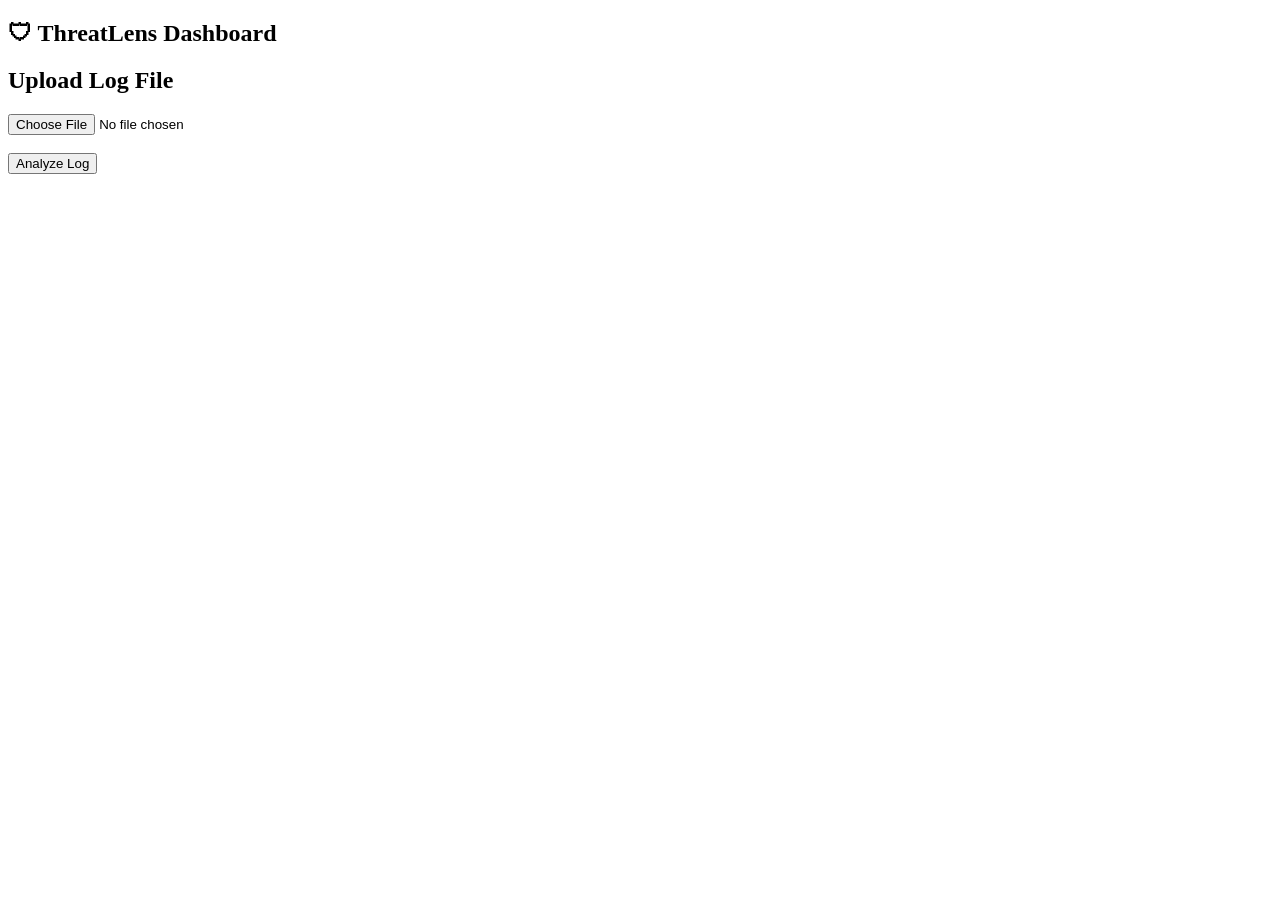
==== templates/dashboard.html @ db0a0253 "Completed ThreatLens Cybersecurity Project" ====
<!DOCTYPE html>
<html>
<head>

<title>ThreatLens Dashboard</title>

<link rel="stylesheet" href="{{ url_for('static', filename='style.css') }}">

</head>

<body>

<div class="navbar">

<h2>🛡 ThreatLens Dashboard</h2>

</div>

<div class="dashboard">

<div class="card">

<h2>Upload Log File</h2>

<form action="/analyze"
method="POST"
enctype="multipart/form-data">

<input type="file"
name="logfile"
required>

<br><br>

<button>
Analyze Log
</button>

</form>

</div>

</div>

</body>
</html>
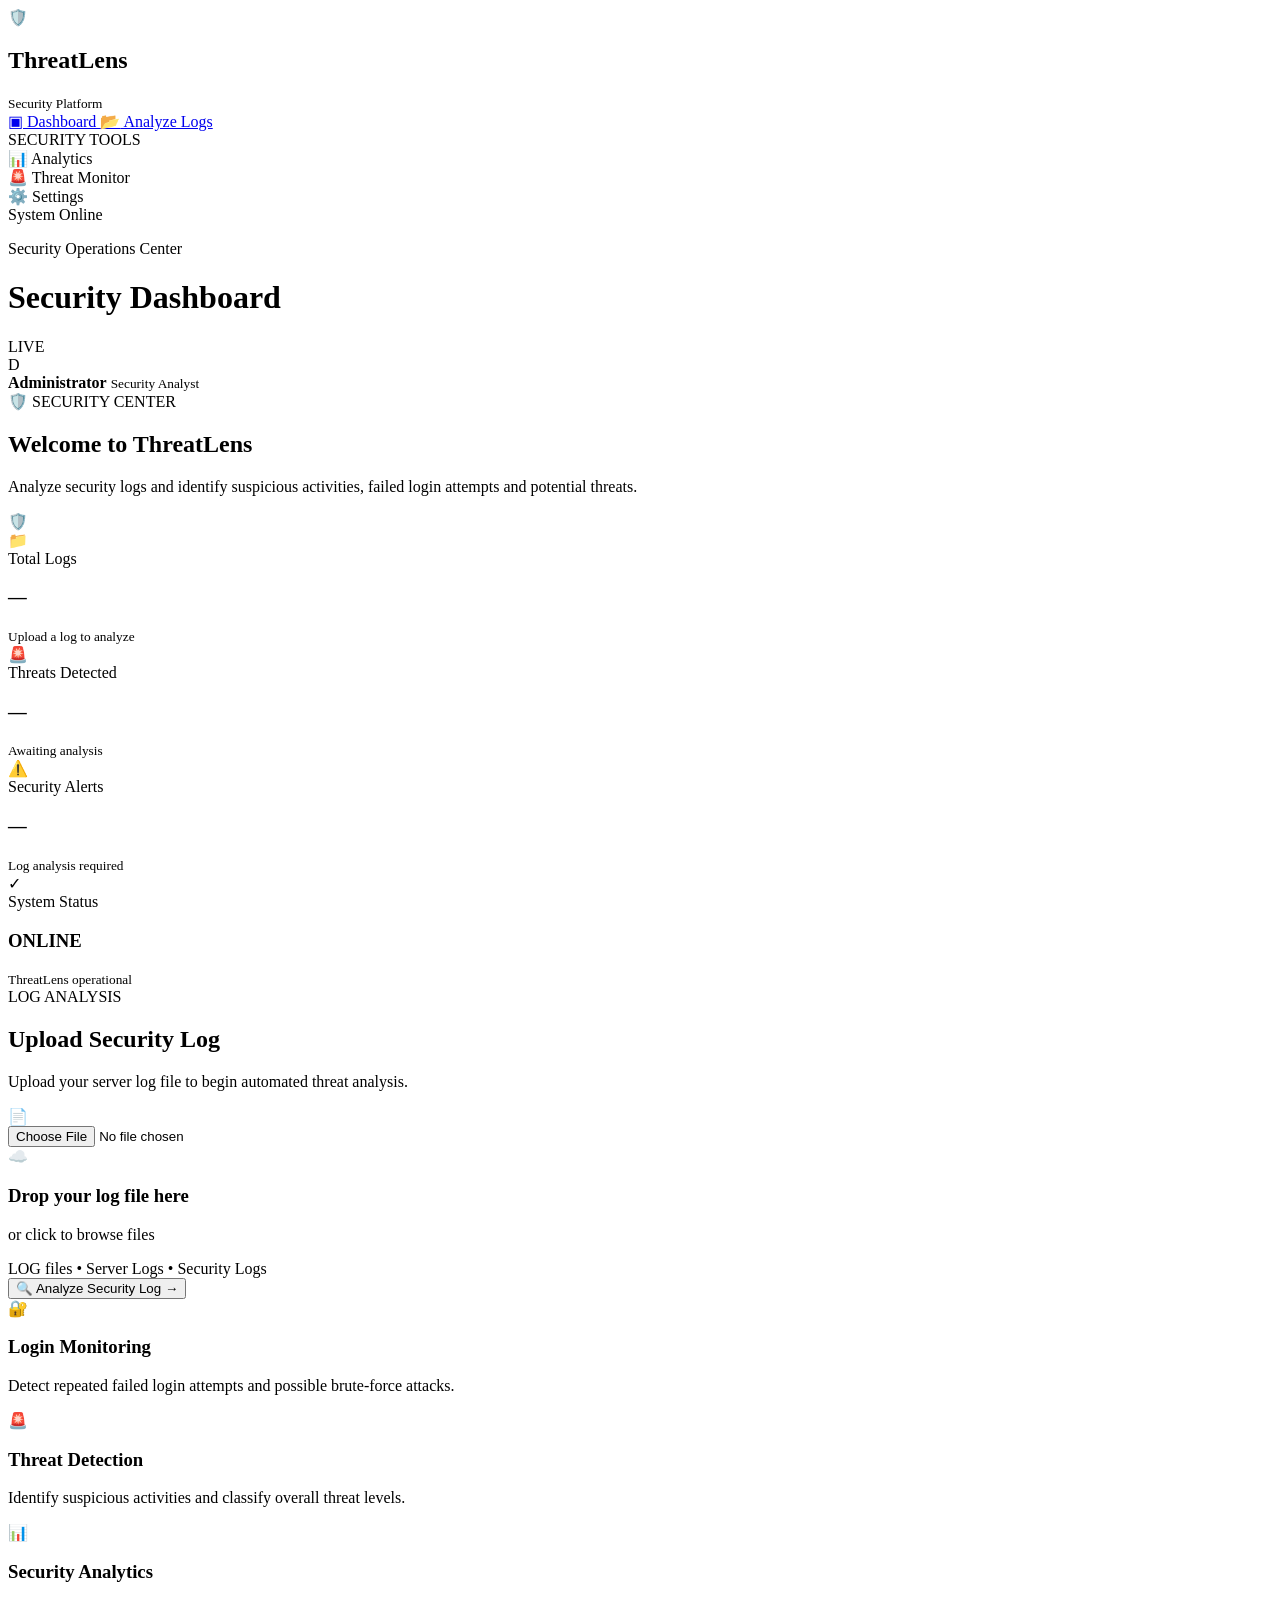
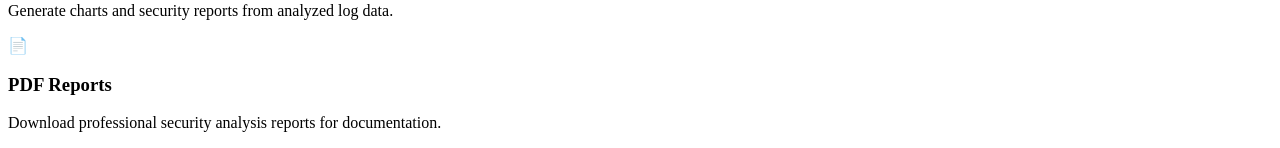
==== commit 119989fa: "Upgrade ThreatLens UI to SOC dashboard" ====
--- a/templates/dashboard.html
+++ b/templates/dashboard.html
@@ -1,46 +1,496 @@
 <!DOCTYPE html>
-<html>
+<html lang="en">
+
 <head>
 
-<title>ThreatLens Dashboard</title>
-
-<link rel="stylesheet" href="{{ url_for('static', filename='style.css') }}">
+    <meta charset="UTF-8">
+
+    <meta name="viewport"
+          content="width=device-width, initial-scale=1.0">
+
+    <title>ThreatLens | Dashboard</title>
+
+    <link rel="stylesheet"
+          href="{{ url_for('static', filename='style.css') }}">
+
+    <link href="https://fonts.googleapis.com/css2?family=Inter:wght@400;500;600;700;800&display=swap"
+          rel="stylesheet">
 
 </head>
 
-<body>
-
-<div class="navbar">
-
-<h2>🛡 ThreatLens Dashboard</h2>
-
-</div>
-
-<div class="dashboard">
-
-<div class="card">
-
-<h2>Upload Log File</h2>
-
-<form action="/analyze"
-method="POST"
-enctype="multipart/form-data">
-
-<input type="file"
-name="logfile"
-required>
-
-<br><br>
-
-<button>
-Analyze Log
-</button>
-
-</form>
-
-</div>
-
-</div>
+
+<body class="dashboard-page">
+
+
+<!-- SIDEBAR -->
+
+<aside class="sidebar">
+
+    <div class="sidebar-logo">
+
+        <div class="logo-icon">
+            🛡️
+        </div>
+
+        <div>
+            <h2>Threat<span>Lens</span></h2>
+
+            <small>Security Platform</small>
+        </div>
+
+    </div>
+
+
+    <nav class="sidebar-nav">
+
+        <a href="/dashboard" class="nav-item active">
+
+            <span>▣</span>
+
+            Dashboard
+
+        </a>
+
+
+        <a href="/home" class="nav-item">
+
+            <span>📂</span>
+
+            Analyze Logs
+
+        </a>
+
+
+        <div class="nav-section">
+
+            SECURITY TOOLS
+
+        </div>
+
+
+        <div class="nav-item disabled">
+
+            <span>📊</span>
+
+            Analytics
+
+        </div>
+
+
+        <div class="nav-item disabled">
+
+            <span>🚨</span>
+
+            Threat Monitor
+
+        </div>
+
+
+        <div class="nav-item disabled">
+
+            <span>⚙️</span>
+
+            Settings
+
+        </div>
+
+    </nav>
+
+
+    <div class="sidebar-bottom">
+
+        <div class="system-status">
+
+            <span class="status-dot"></span>
+
+            System Online
+
+        </div>
+
+    </div>
+
+</aside>
+
+
+
+<!-- MAIN CONTENT -->
+
+<main class="main-content">
+
+
+    <!-- TOP BAR -->
+
+    <header class="topbar">
+
+        <div>
+
+            <p class="breadcrumb">
+                Security Operations Center
+            </p>
+
+            <h1>
+                Security Dashboard
+            </h1>
+
+        </div>
+
+
+        <div class="topbar-right">
+
+            <div class="live-status">
+
+                <span class="status-dot"></span>
+
+                LIVE
+
+            </div>
+
+
+            <div class="user-profile">
+
+                <div class="avatar">
+                    D
+                </div>
+
+                <div>
+
+                    <strong>Administrator</strong>
+
+                    <small>Security Analyst</small>
+
+                </div>
+
+            </div>
+
+        </div>
+
+    </header>
+
+
+
+    <!-- WELCOME -->
+
+    <section class="welcome-banner">
+
+        <div>
+
+            <span class="badge">
+                🛡️ SECURITY CENTER
+            </span>
+
+            <h2>
+                Welcome to ThreatLens
+            </h2>
+
+            <p>
+                Analyze security logs and identify suspicious
+                activities, failed login attempts and potential threats.
+            </p>
+
+        </div>
+
+
+        <div class="welcome-icon">
+
+            🛡️
+
+        </div>
+
+    </section>
+
+
+
+    <!-- STAT CARDS -->
+
+    <section class="stats-grid">
+
+
+        <div class="stat-card">
+
+            <div class="stat-icon blue">
+                📁
+            </div>
+
+            <div>
+
+                <span>Total Logs</span>
+
+                <h3>—</h3>
+
+                <small>
+                    Upload a log to analyze
+                </small>
+
+            </div>
+
+        </div>
+
+
+
+        <div class="stat-card">
+
+            <div class="stat-icon red">
+                🚨
+            </div>
+
+            <div>
+
+                <span>Threats Detected</span>
+
+                <h3>—</h3>
+
+                <small>
+                    Awaiting analysis
+                </small>
+
+            </div>
+
+        </div>
+
+
+
+        <div class="stat-card">
+
+            <div class="stat-icon yellow">
+                ⚠️
+            </div>
+
+            <div>
+
+                <span>Security Alerts</span>
+
+                <h3>—</h3>
+
+                <small>
+                    Log analysis required
+                </small>
+
+            </div>
+
+        </div>
+
+
+
+        <div class="stat-card">
+
+            <div class="stat-icon green">
+                ✓
+            </div>
+
+            <div>
+
+                <span>System Status</span>
+
+                <h3>ONLINE</h3>
+
+                <small>
+                    ThreatLens operational
+                </small>
+
+            </div>
+
+        </div>
+
+    </section>
+
+
+
+    <!-- UPLOAD SECTION -->
+
+    <section class="upload-section">
+
+
+        <div class="upload-header">
+
+            <div>
+
+                <span class="section-label">
+                    LOG ANALYSIS
+                </span>
+
+                <h2>
+                    Upload Security Log
+                </h2>
+
+                <p>
+                    Upload your server log file to begin
+                    automated threat analysis.
+                </p>
+
+            </div>
+
+
+            <div class="upload-icon">
+                📄
+            </div>
+
+        </div>
+
+
+
+        <form action="/analyze"
+              method="POST"
+              enctype="multipart/form-data">
+
+
+            <label class="upload-area">
+
+                <input
+                    type="file"
+                    name="logfile"
+                    required
+                    onchange="showFileName(this)">
+
+                <div class="upload-content">
+
+                    <div class="upload-cloud">
+                        ☁️
+                    </div>
+
+                    <h3>
+                        Drop your log file here
+                    </h3>
+
+                    <p>
+                        or click to browse files
+                    </p>
+
+                    <span class="file-types">
+                        LOG files • Server Logs • Security Logs
+                    </span>
+
+                    <div id="file-name"
+                         class="selected-file">
+                    </div>
+
+                </div>
+
+            </label>
+
+
+
+            <button class="analyze-button"
+                    type="submit">
+
+                <span>🔍</span>
+
+                Analyze Security Log
+
+                <span>→</span>
+
+            </button>
+
+        </form>
+
+    </section>
+
+
+
+    <!-- FEATURES -->
+
+    <section class="features-grid">
+
+
+        <div class="feature-card">
+
+            <div class="feature-icon">
+                🔐
+            </div>
+
+            <h3>
+                Login Monitoring
+            </h3>
+
+            <p>
+                Detect repeated failed login attempts
+                and possible brute-force attacks.
+            </p>
+
+        </div>
+
+
+
+        <div class="feature-card">
+
+            <div class="feature-icon">
+                🚨
+            </div>
+
+            <h3>
+                Threat Detection
+            </h3>
+
+            <p>
+                Identify suspicious activities and
+                classify overall threat levels.
+            </p>
+
+        </div>
+
+
+
+        <div class="feature-card">
+
+            <div class="feature-icon">
+                📊
+            </div>
+
+            <h3>
+                Security Analytics
+            </h3>
+
+            <p>
+                Generate charts and security reports
+                from analyzed log data.
+            </p>
+
+        </div>
+
+
+
+        <div class="feature-card">
+
+            <div class="feature-icon">
+                📄
+            </div>
+
+            <h3>
+                PDF Reports
+            </h3>
+
+            <p>
+                Download professional security
+                analysis reports for documentation.
+            </p>
+
+        </div>
+
+
+    </section>
+
+
+</main>
+
+
+
+<script>
+
+function showFileName(input) {
+
+    const fileName =
+        document.getElementById("file-name");
+
+    if (input.files.length > 0) {
+
+        fileName.innerHTML =
+            "✓ Selected: " + input.files[0].name;
+
+    }
+
+}
+
+</script>
+
 
 </body>
 </html>
